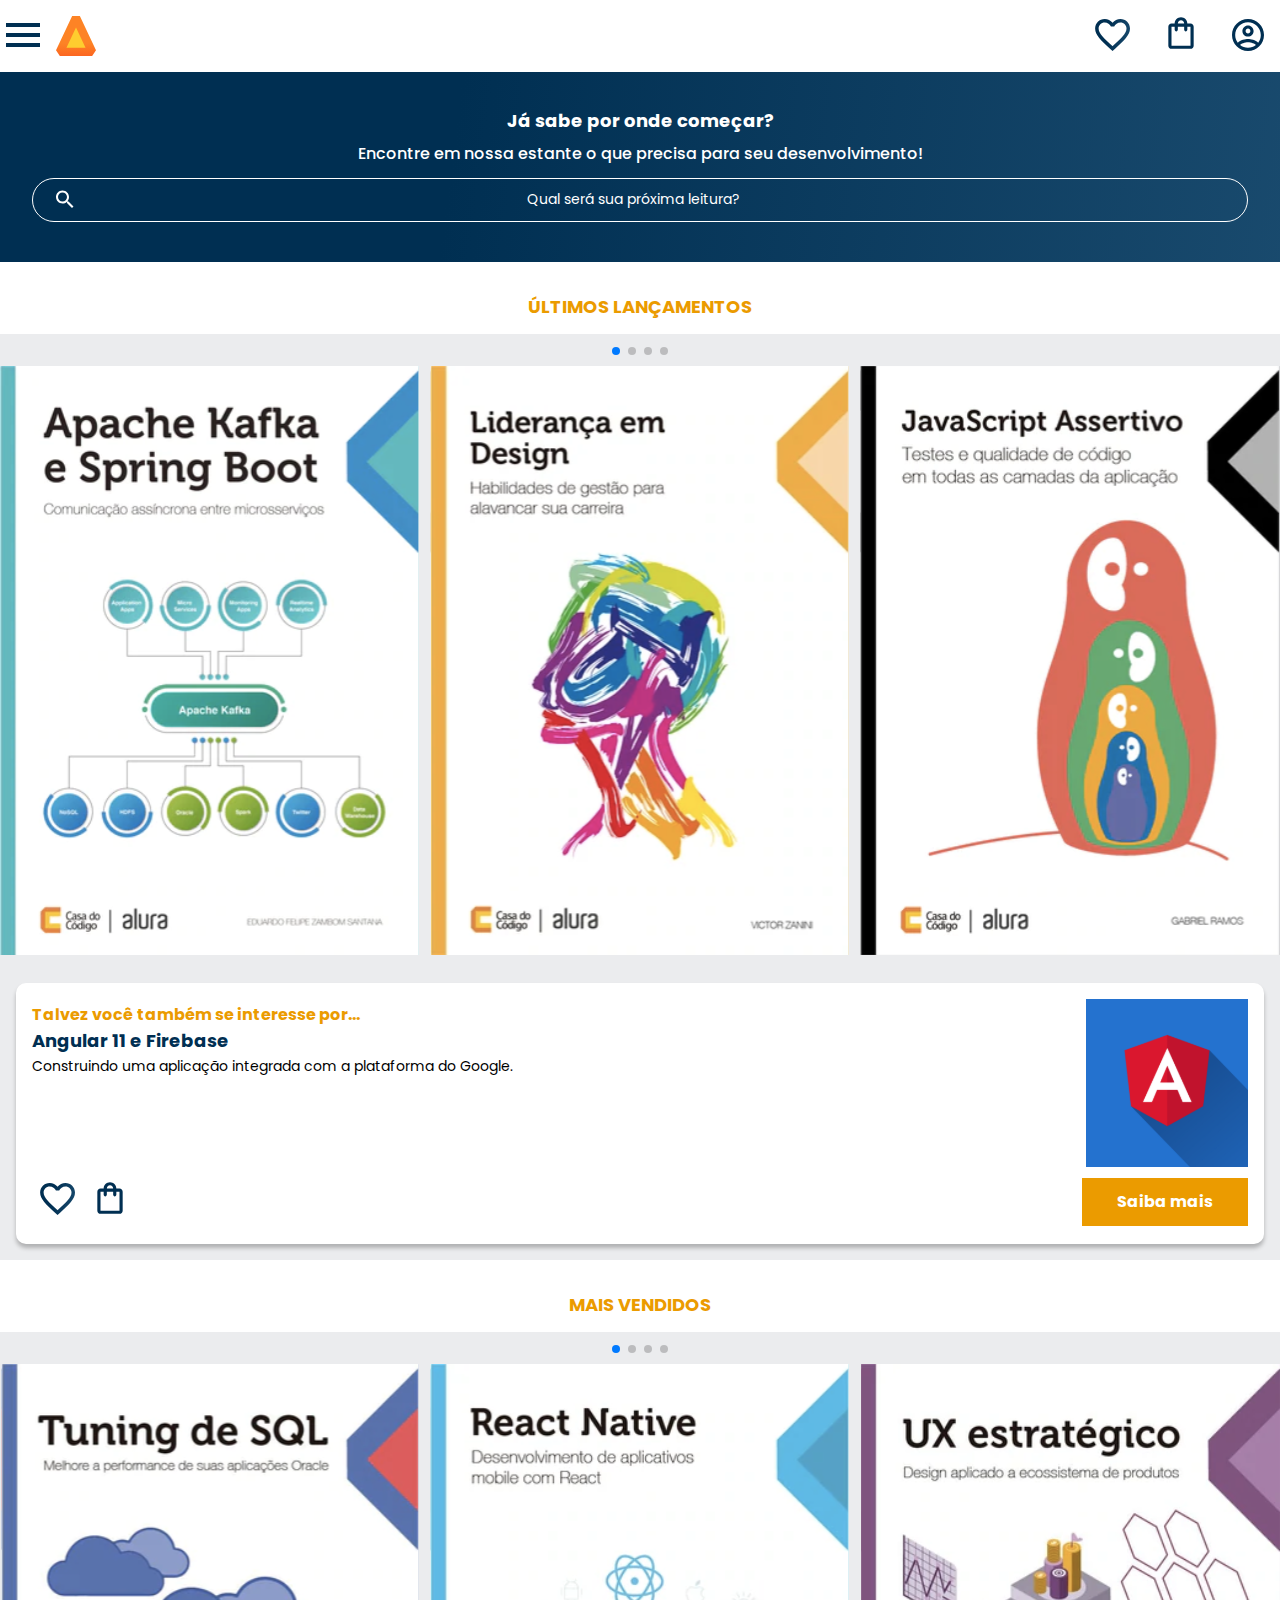
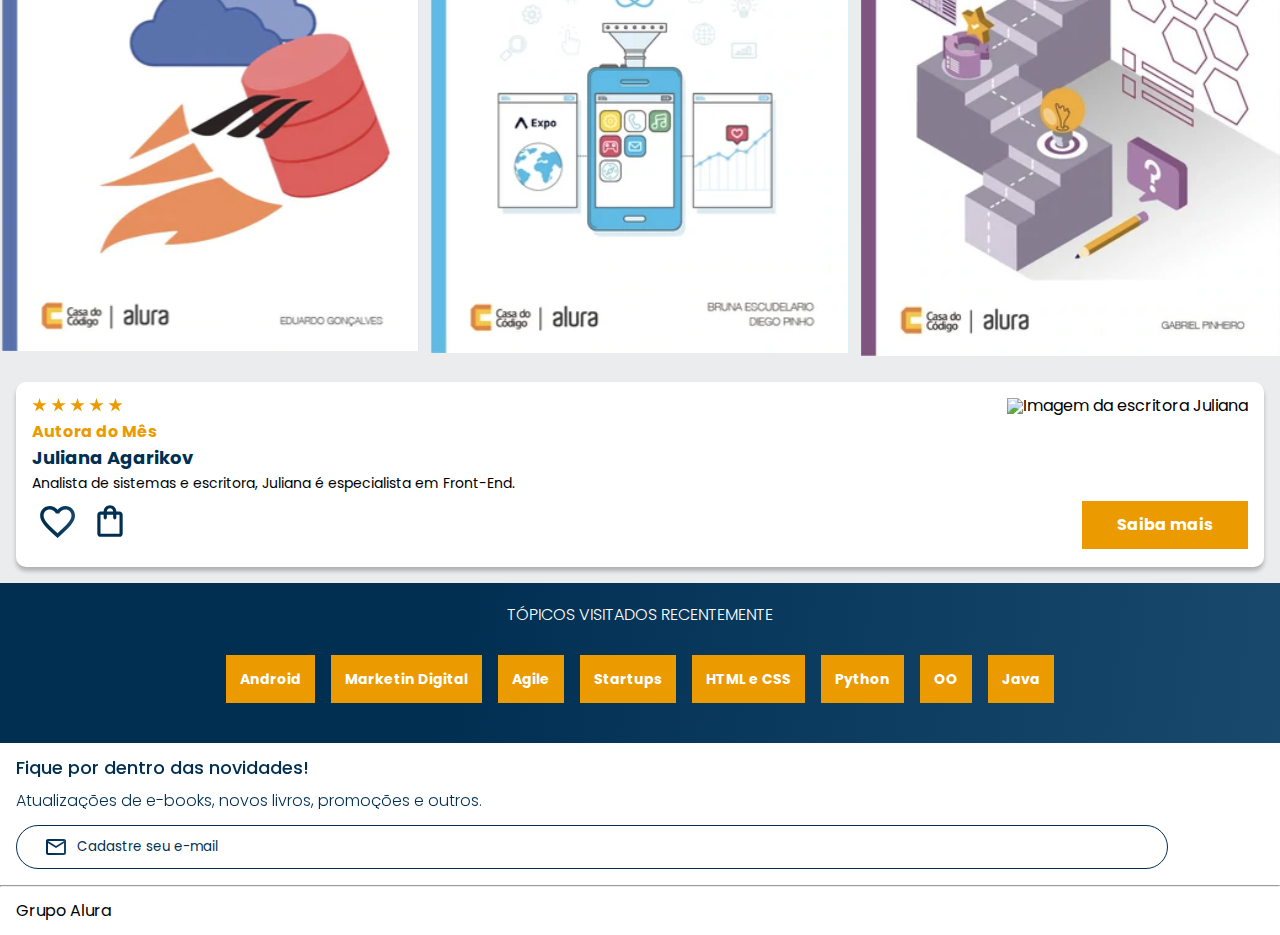
==== index.html @ 4d4d1d95 "Add files via upload" ====
<!DOCTYPE html>
<html>

<head>
    <meta charset="UTF-8">
    <meta name="viewport" content="width=device-width, initial-scale=1.0">
    <title>AluraBooks</title>
    <link rel="stylesheet" href="reset.css">
    <link rel="preconnect" href="https://fonts.googleapis.com">
    <link rel="preconnect" href="https://fonts.gstatic.com" crossorigin>
    <link href="https://fonts.googleapis.com/css2?family=Poppins:wght@300;400;500;700&display=swap" rel="stylesheet">
    <link rel="stylesheet" href="https://cdn.jsdelivr.net/npm/swiper@9/swiper-bundle.min.css" />
    <link rel="stylesheet" href="styles.css">
</head>

<body>
    <header class="cabeçalho">
        <div class="container">
            <input type="checkbox" id="menu" class="container__botao">
            <label for="menu">
                <span class="cabeçalho__menu-hamburguer container__imagem"></span>
            </label>
            <ul class="lista-menu">
                <li class="lista-menu__titulo">Categorias</li>
                <li class="lista-menu__item">
                    <a href="#" class="lista-menu__link">Programação</a>
                </li>
                <li class="lista-menu__item">
                    <a href="#" class="lista-menu__link">Front-end</a>
                </li>
                <li class="lista-menu__item">
                    <a href="#" class="lista-menu__link">Infraestrutura</a>
                </li>
                <li class="lista-menu__item">
                    <a href="#" class="lista-menu__link">Business</a>
                </li>
                <li class="lista-menu__item">
                    <a href="#" class="lista-menu__link">Design & UX</a>
                </li>
            </ul>
            <img src="img/Logo.svg" alt="Logo da Alurabooks" class="container__imagem logo">
        </div>
        <div class="container">
            <a href="#"><img src="img/Favoritos.svg" alt="Meus favoritos" class="container__imagem"></a>
            <a href="#"><img src="img/Compras.svg" alt="Carrinhos de compras" class="container__imagem"></a>
            <a href="#"><img src="img/Usuário.svg" alt="Meu perfil" class="container__imagem"></a>
        </div>
    </header>
    <section class="banner">
        <h2 class="banner__titulo">Já sabe por onde começar?</h2>
        <p class="banner__texto">Encontre em nossa estante o que precisa para seu desenvolvimento!</p>
        <input type="search" class="banner__pesquisa" placeholder="Qual será sua próxima leitura?">
    </section>
    <section class="carrossel">
        <h2 class="carrossel__titulo">Últimos lançamentos</h2>
        <!-- Slider main container -->
        <div class="swiper">
            <!-- Additional required wrapper -->

            <!-- If we need pagination -->
            <div class="swiper-pagination"></div>

            <div class="swiper-wrapper">
                <!-- Slides -->
                <div class="swiper-slide"><img src="img/ApacheKafka.svg"
                        alt="Livro sobre apache Kafka e spring boot da alura books"></div>
                <div class="swiper-slide"><img src="img/Liderança.svg"
                        alt="Livro sobre liderança em design da alura books"></div>
                <div class="swiper-slide"><img src="img/Javascript.svg"
                        alt="Livro sobre Javascript assertivo da alura books"></div>
                <div class="swiper-slide"><img src="img/Guia Front-end.svg" alt="Livro guia Front-end"></div>
                <div class="swiper-slide"><img src="img/Portugol.svg" alt="Livro sobre Portugol"></div>
                <div class="swiper-slide"><img src="img/Acessibilidade.svg" alt="Livro sobre acessibilidade"></div>
            </div>

            <!-- If we need navigation buttons -->
            <div class="swiper-button-prev"></div>
            <div class="swiper-button-next"></div>
        </div>

        <div class="card">
            <!-- 1º linha -->
            <div class="card__descrição">
                <!-- 1ª coluna -->
                <div class="descrição">
                    <h3 class="descrição__titulo">Talvez você também se interesse por...</h3>
                    <h2 class="descrição__titulo-livro">Angular 11 e Firebase</h2>
                    <p class="descrição__texto">Construindo uma aplicação integrada com a plataforma do Google.</p>
                </div>
                <!-- 2ª coluna -->
                <img src="img/Angular.svg" alt="Imagem do Angular" class="descrição__imagem">
            </div>

            <!--2ª linha-->
            <div class="card__botões">
                <!-- 1ª coluna -->
                <ul class="botões">
                    <li class="botões__item"><a href="#"><img src="img/Favoritos.svg" alt="Favoritar livro"></a></li>
                    <li class="botões__item"><a href="#"><img src="img/Compras.svg" alt="Adicionar no carrinho de compras"></a></li>
                </ul>
                <!-- 2ª coluna -->
                <a href="#" class="botões__ancora">Saiba mais</a>
            </div>

        </div>
    </section>

    <section class="carrossel">
        <h2 class="carrossel__titulo">Mais Vendidos</h2>
        <!-- Slider main container -->
        <div class="swiper">
            <!-- Additional required wrapper -->

            <!-- If we need pagination -->
            <div class="swiper-pagination"></div>

            <div class="swiper-wrapper">
                <!-- Slides -->
                <div class="swiper-slide"><img src="img/Tuning.svg"
                        alt="Livro sobre Tuning da alura books"></div>
                <div class="swiper-slide"><img src="img/ReactNative.svg"
                        alt="Livro sobre ReactNative da alura books"></div>
                <div class="swiper-slide"><img src="img/UX.svg"
                        alt="Livro sobre UX da alura books"></div>
                <div class="swiper-slide"><img src="img/MEAN.svg" alt="Livro sobre MEAN da alura books"></div>
                <div class="swiper-slide"><img src="img/MetricasAgeis.svg" alt="Livro sobre Metricas ageis da alura books"></div>
                <div class="swiper-slide"><img src="img/Gestão.svg" alt="Livro sobre Gestão da alura books"></div>
            </div>

            <!-- If we need navigation buttons -->
            <div class="swiper-button-prev"></div>
            <div class="swiper-button-next"></div>
        </div>

        <div class="card">
            <!-- 1º linha -->
            <div class="card__descrição">
                <!-- 1ª coluna -->
                <div class="descrição">
                    <img src="img/Estrelinhas.svg" alt="Imagem de 5 estrelinhas">
                    <h3 class="descrição__titulo">Autora do Mês</h3>
                    <h2 class="descrição__titulo-livro">Juliana Agarikov</h2>
                    <p class="descrição__texto">Analista de sistemas e escritora, Juliana é especialista em Front-End. </p>
                </div>
                <!-- 2ª coluna -->
                <img src="img/Perfil-escritora 1.svg" alt="Imagem da escritora Juliana" class="descrição__imagem">
            </div>

            <!--2ª linha-->
            <div class="card__botões">
                <!-- 1ª coluna -->
                <ul class="botões">
                    <li class="botões__item"><a href="#"><img src="img/Favoritos.svg" alt="Favoritar livro"></a></li>
                    <li class="botões__item"><a href="#"><img src="img/Compras.svg" alt="Adicionar no carrinho de compras"></a></li>
                </ul>
                <!-- 2ª coluna -->
                <a href="#" class="botões__ancora">Saiba mais</a>
            </div>

        </div>
    </section>

    <section class="tópicos">
        <h2 class="tópicos__titulo">TÓPICOS VISITADOS RECENTEMENTE</h2>
        <ul class="tópicos__lista">
            <li class="tópicos__item"><a href="#" class="tópicos__link">Android</a></li>
            <li class="tópicos__item"><a href="#" class="tópicos__link">Marketin Digital</a></li>
            <li class="tópicos__item"><a href="#" class="tópicos__link">Agile</a></li>
            <li class="tópicos__item"><a href="#" class="tópicos__link">Startups</a></li>
            <li class="tópicos__item"><a href="#" class="tópicos__link">HTML e CSS</a></li>
            <li class="tópicos__item"><a href="#" class="tópicos__link">Python</a></li>
            <li class="tópicos__item"><a href="#" class="tópicos__link">OO</a></li>
            <li class="tópicos__item"><a href="#" class="tópicos__link">Java</a></li>
        </ul>
    </section>

    <section class="contato">
        <h2 class="contato__titulo">Fique por dentro das novidades!</h2>
        <p class="contato__texto">Atualizações de e-books, novos livros, promoções e outros.</p>
        <input type="email" class="contato__email" placeholder="Cadastre seu e-mail">
    </section>

    <hr/>

    <footer class="rodapé">
        <h2 class="rodapé__titulo">Grupo Alura</h2>
    </footer>

    <script src="https://cdn.jsdelivr.net/npm/swiper@9/swiper-bundle.min.js"></script>
    <script>
        const swiper = new Swiper('.swiper', {
            spaceBetween: 10,
            slidesPerView: 3,
            pagination: {
                el: '.swiper-pagination',
                type: 'bullets',
            },
        });
    </script>
</body>

</html>
---- styles.css ----
@import url("styles/header.css");
@import url("styles/banner.css");
@import url("styles/carrossel.css");
@import url("styles/topicos.css");
@import url("styles/contato.css");
@import url("styles/rodape.css");

:root {
    --cor-de-fundo: #EBECEE;
    --branco: #FFFFFF;
    --laranja: #EB9B00;
    --azul-degrade: linear-gradient(97.54deg, #002F52 35.49%, #326589 165.37%);
    --fonte-principal: "Poppins";
    --azul: #002F52;
    --preto: #000000;
}

body {
    background-color: var(--cor-de-fundo);
    font-family: var(--fonte-principal);
    font-size: 16px;
    font-weight: 400;
}
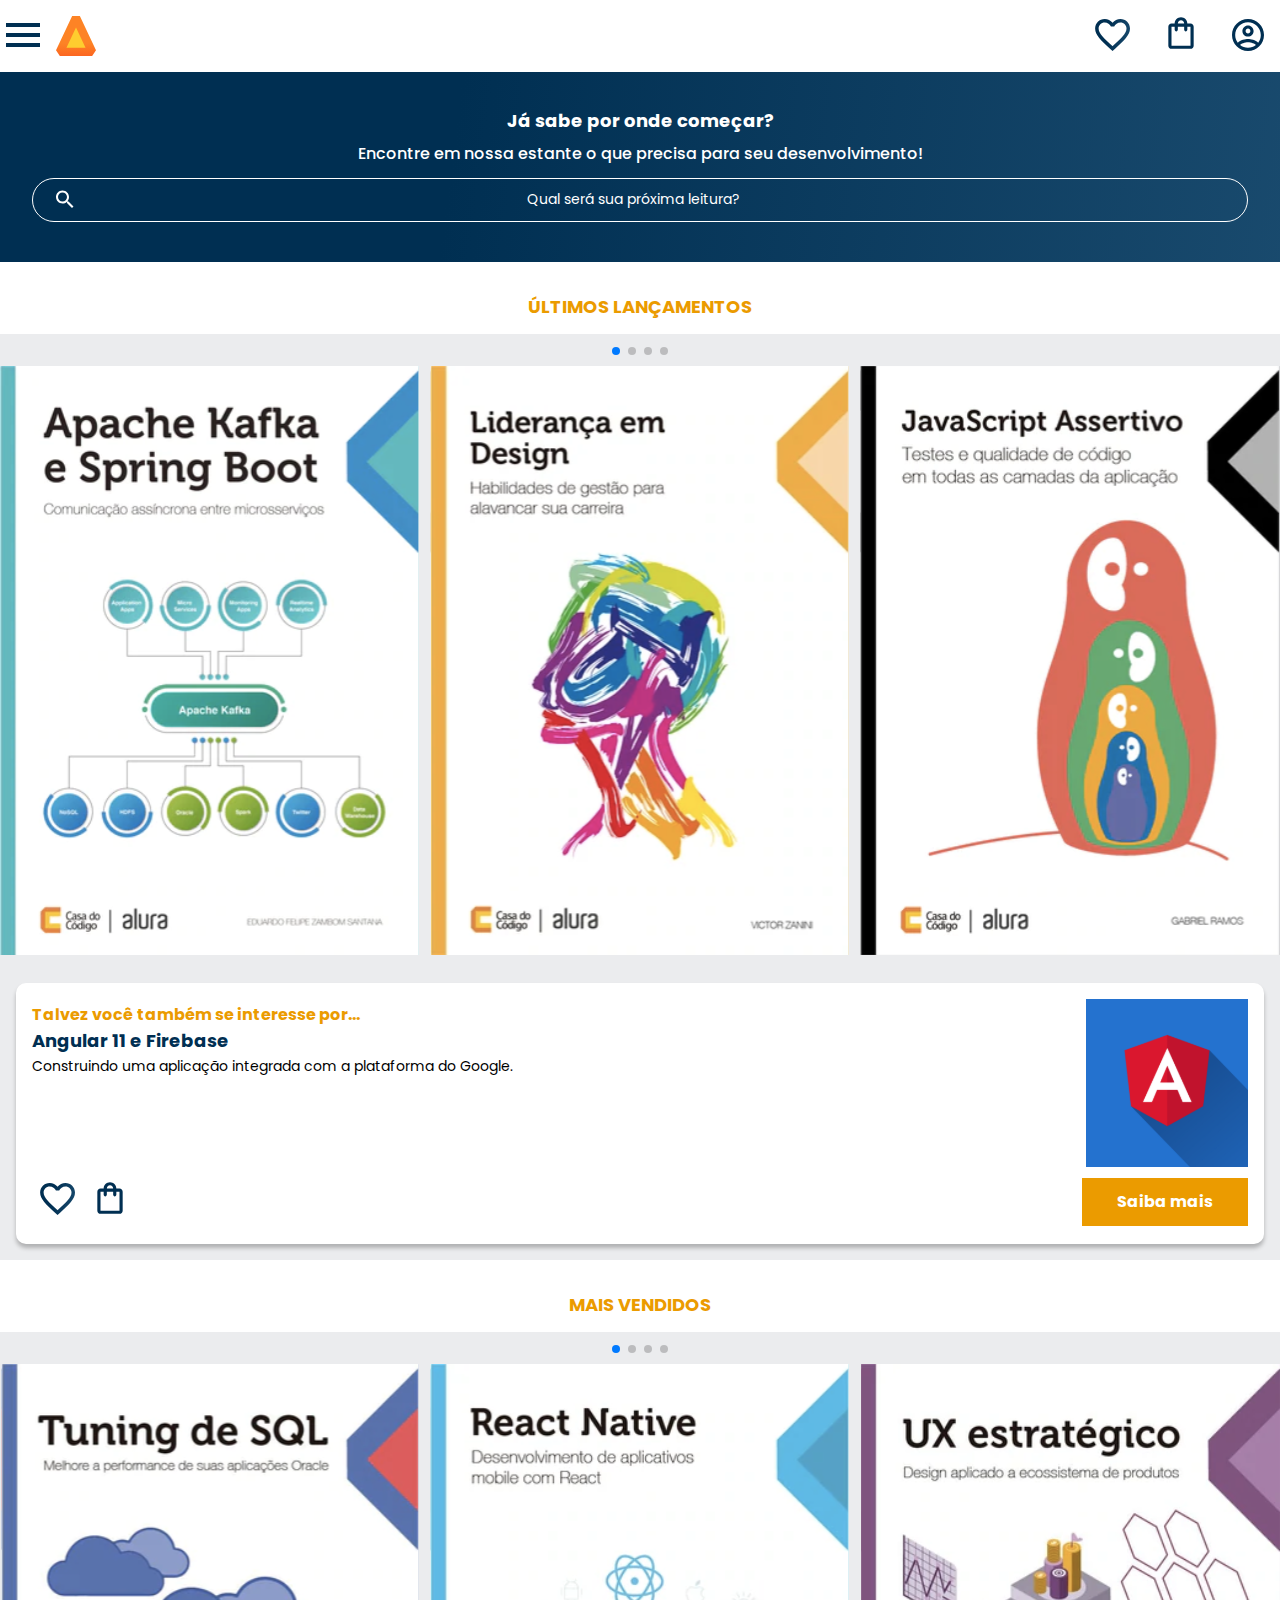
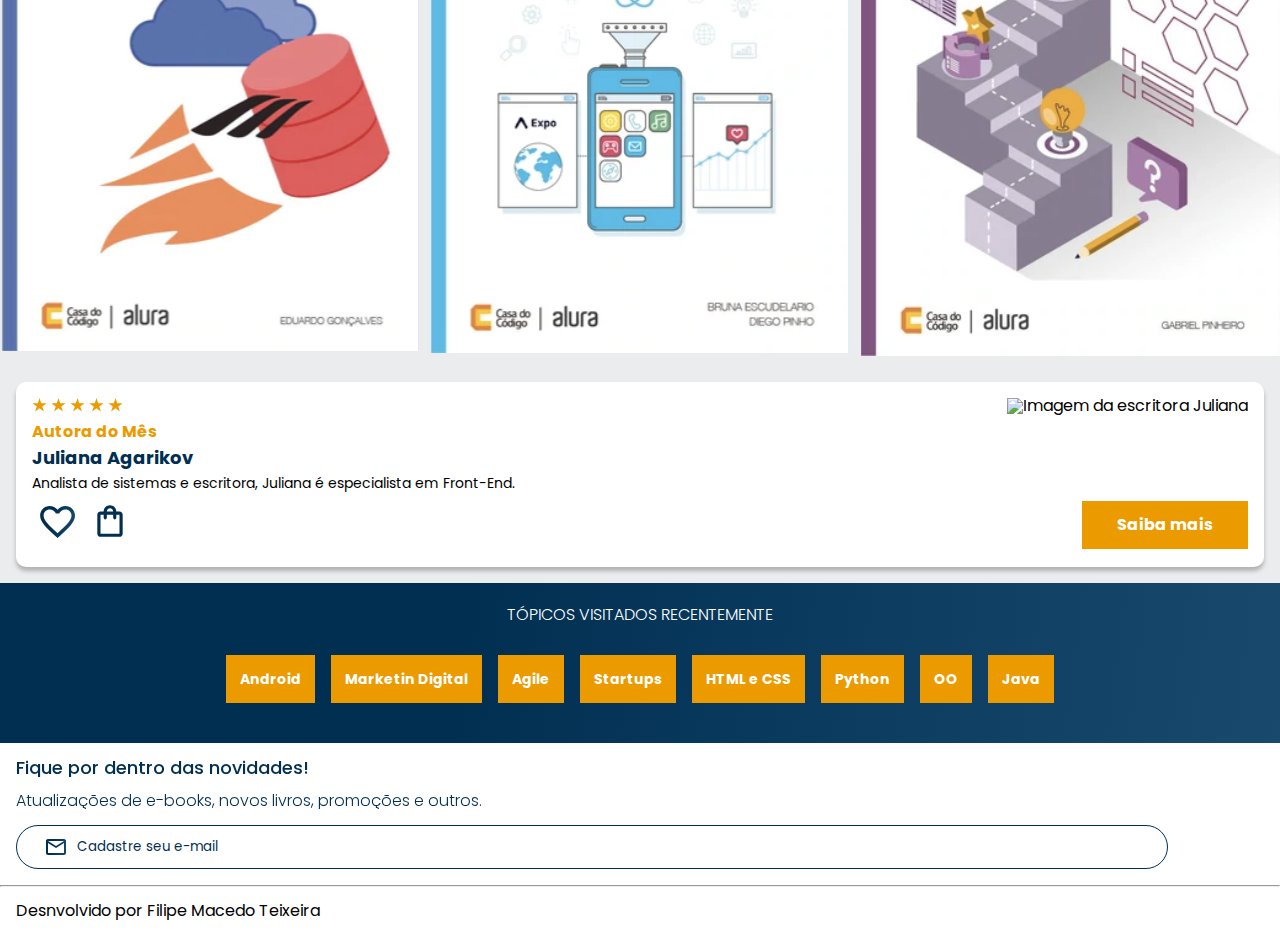
==== commit a700160c: "Update index.html" ====
--- a/index.html
+++ b/index.html
@@ -183,7 +183,7 @@
     <hr/>
 
     <footer class="rodapé">
-        <h2 class="rodapé__titulo">Grupo Alura</h2>
+        <h2 class="rodapé__titulo">Desnvolvido por Filipe Macedo Teixeira</h2>
     </footer>
 
     <script src="https://cdn.jsdelivr.net/npm/swiper@9/swiper-bundle.min.js"></script>
@@ -199,4 +199,4 @@
     </script>
 </body>
 
-</html>+</html>
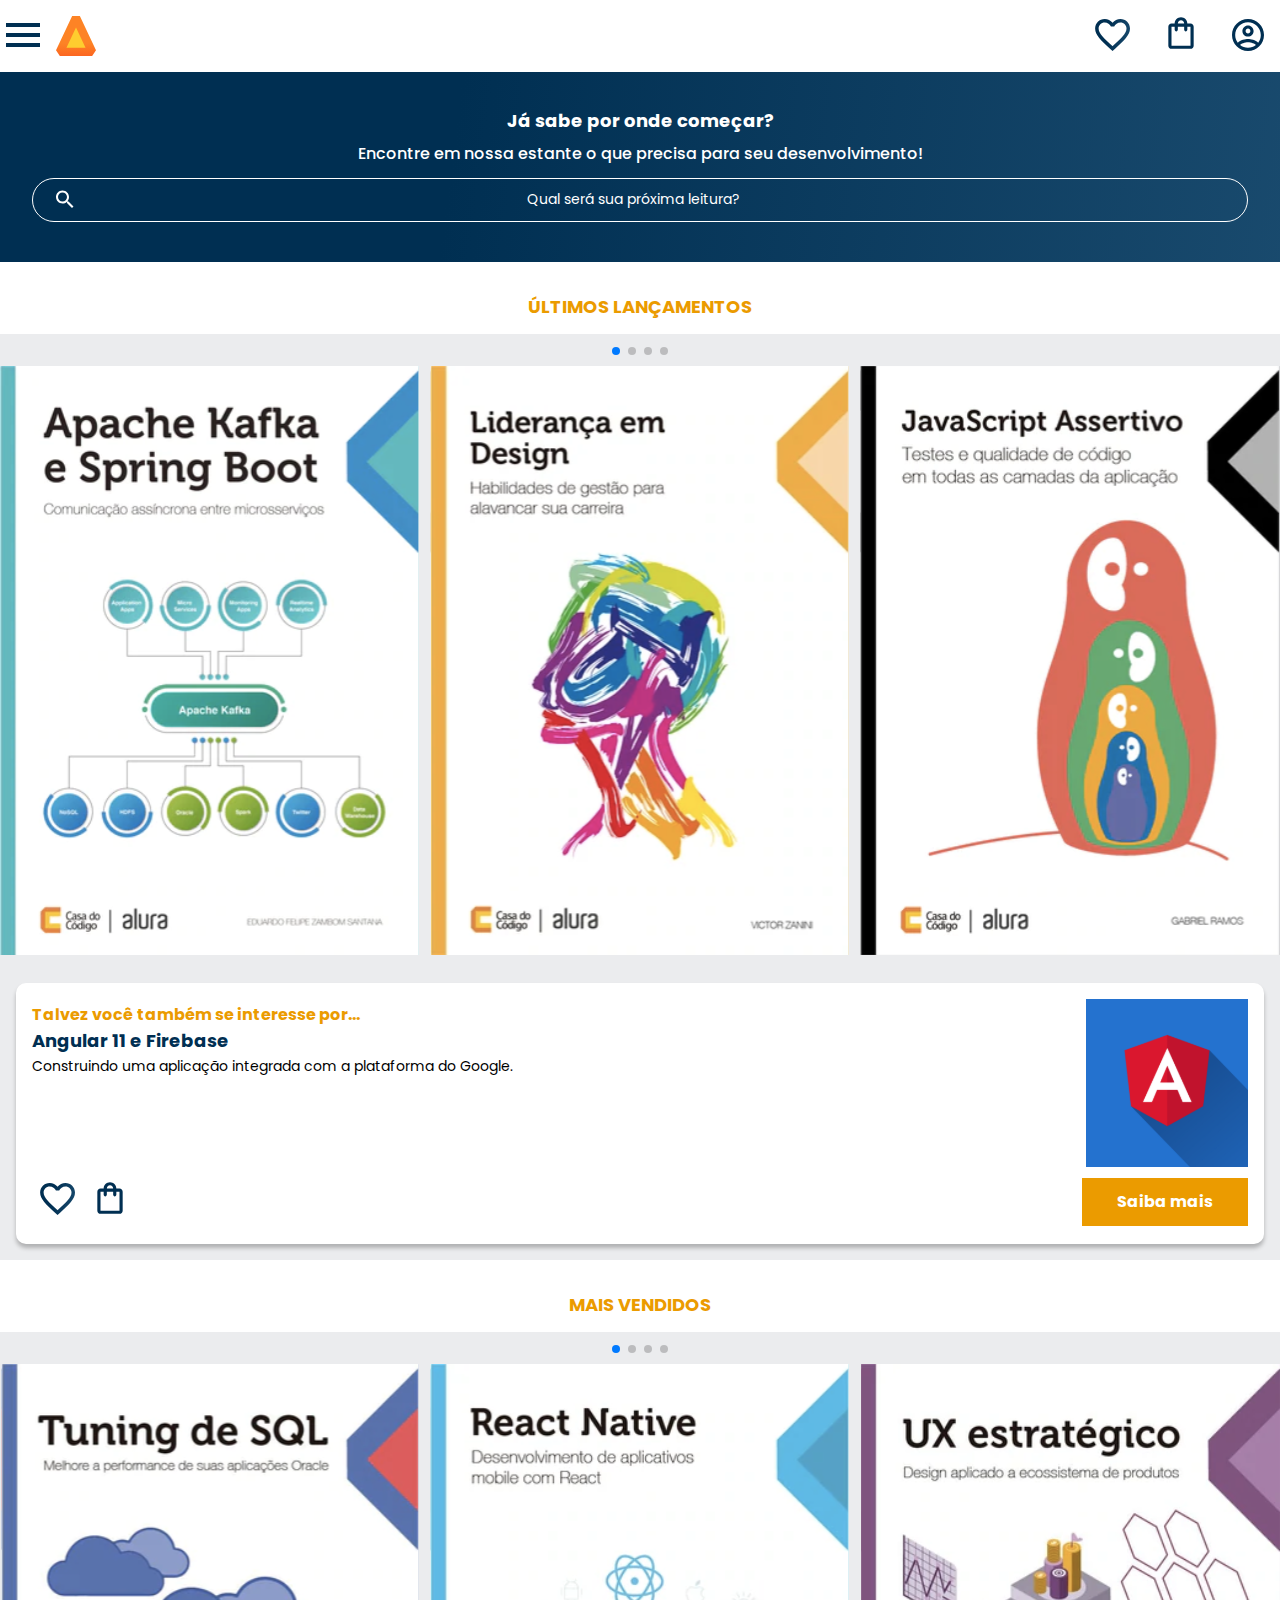
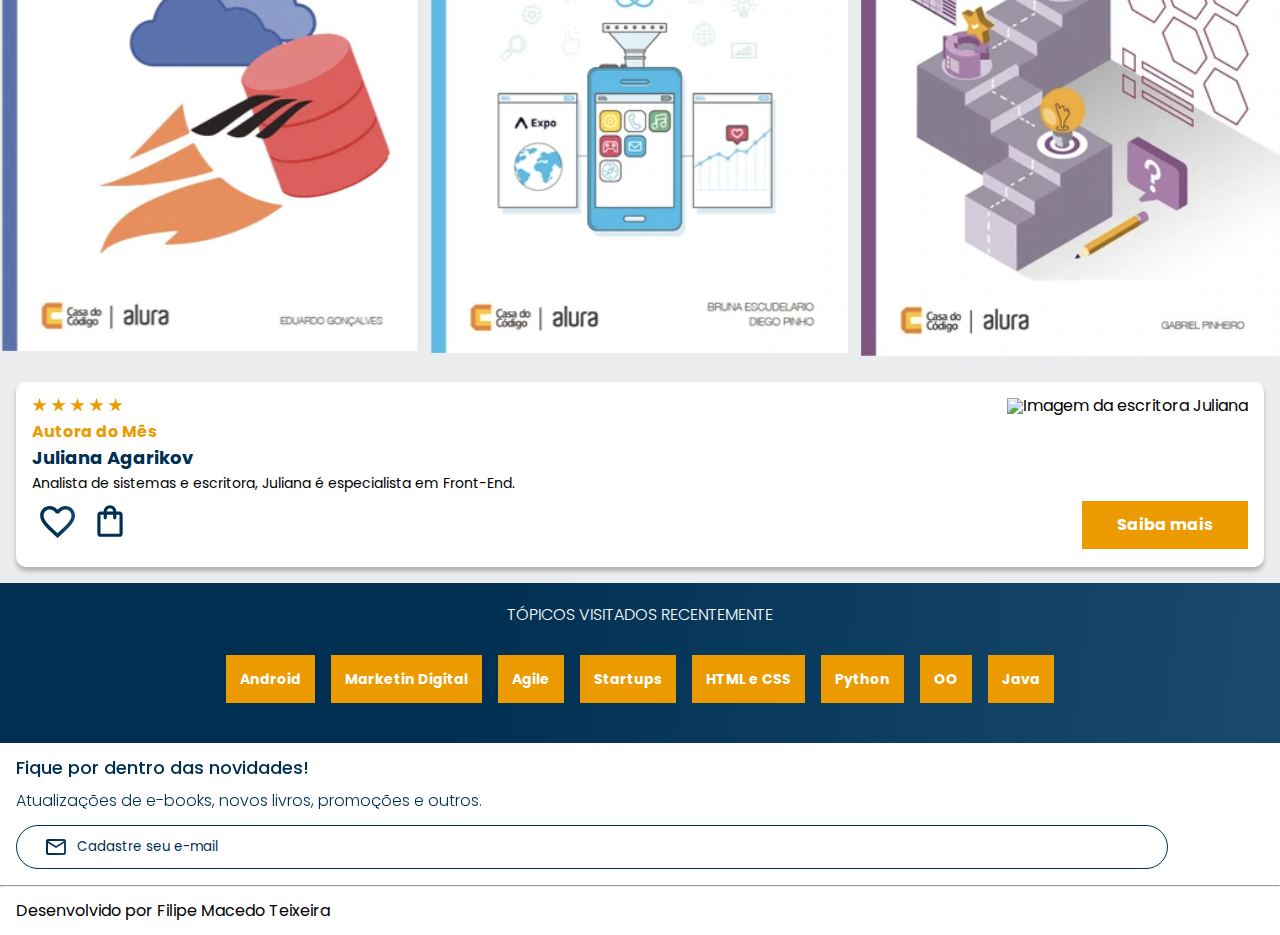
==== commit dd468771: "Update index.html" ====
--- a/index.html
+++ b/index.html
@@ -183,7 +183,7 @@
     <hr/>
 
     <footer class="rodapé">
-        <h2 class="rodapé__titulo">Desnvolvido por Filipe Macedo Teixeira</h2>
+        <h2 class="rodapé__titulo">Desenvolvido por Filipe Macedo Teixeira</h2>
     </footer>
 
     <script src="https://cdn.jsdelivr.net/npm/swiper@9/swiper-bundle.min.js"></script>
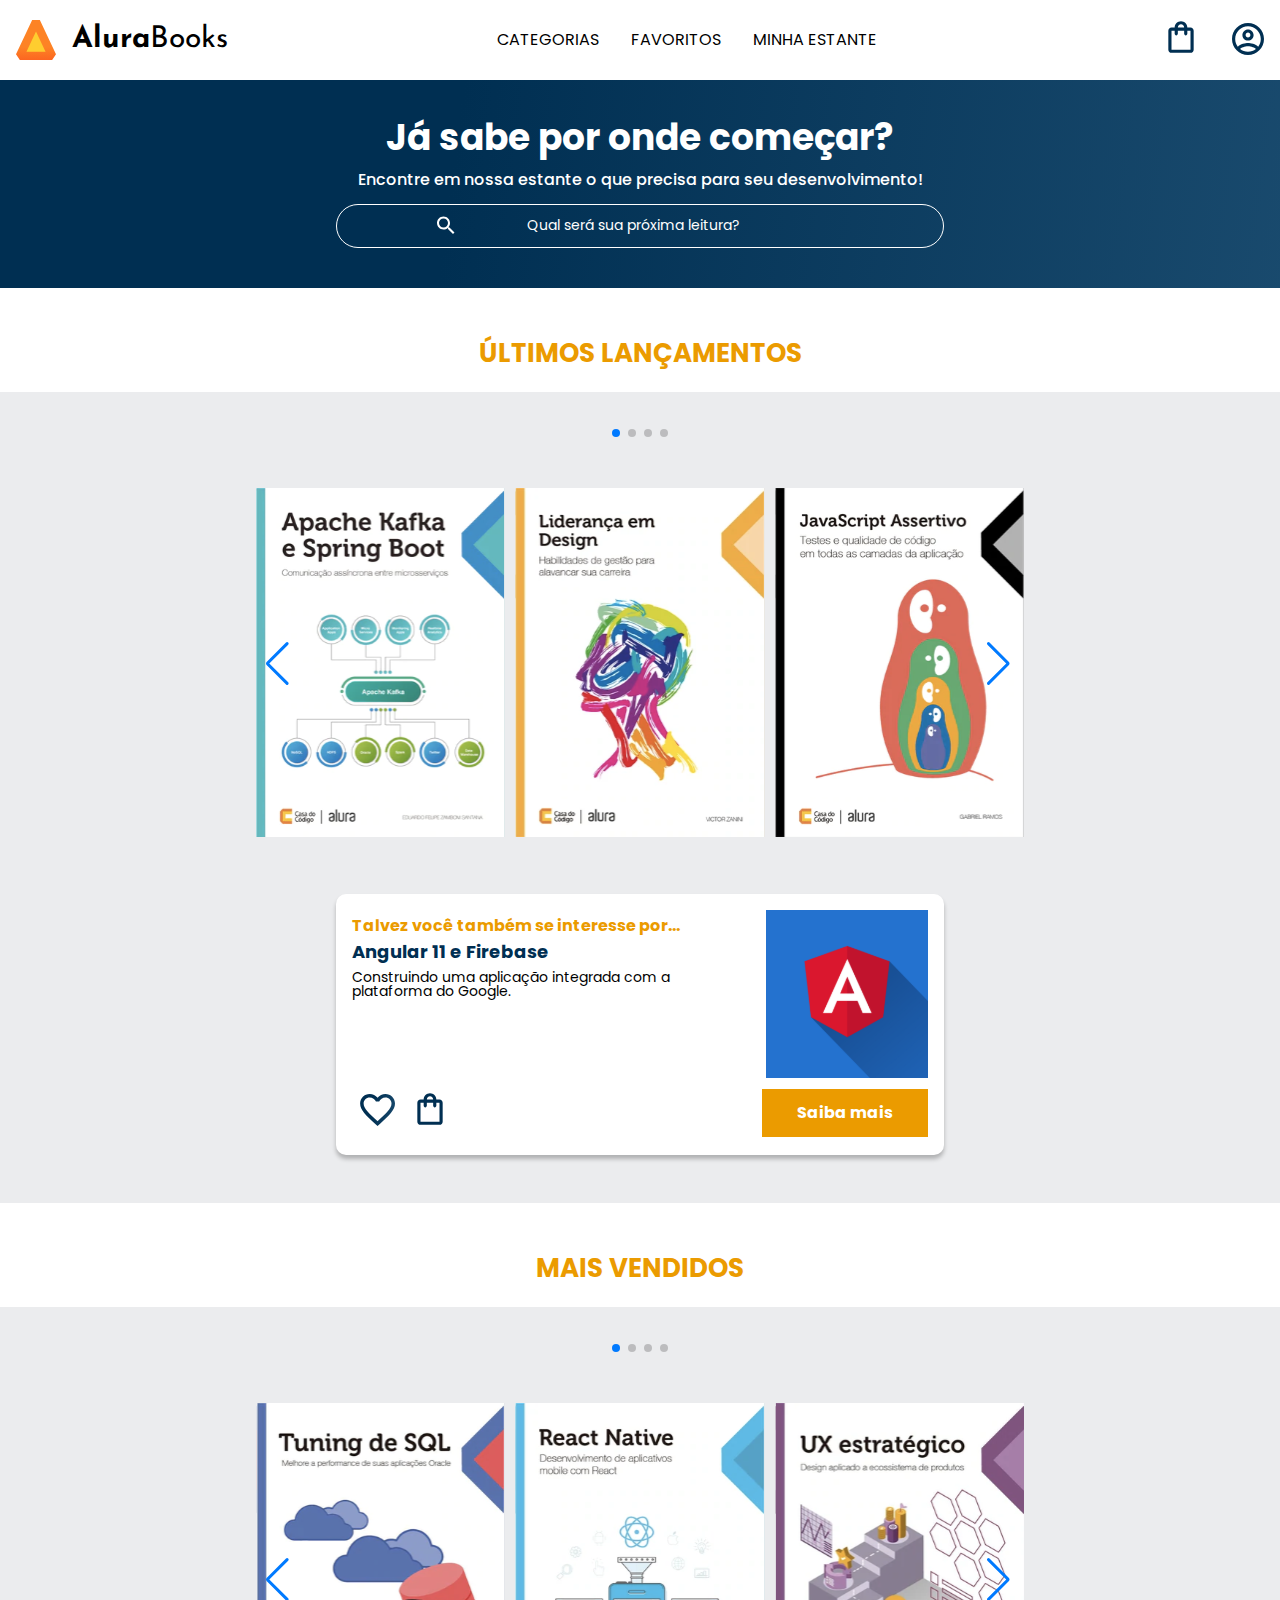
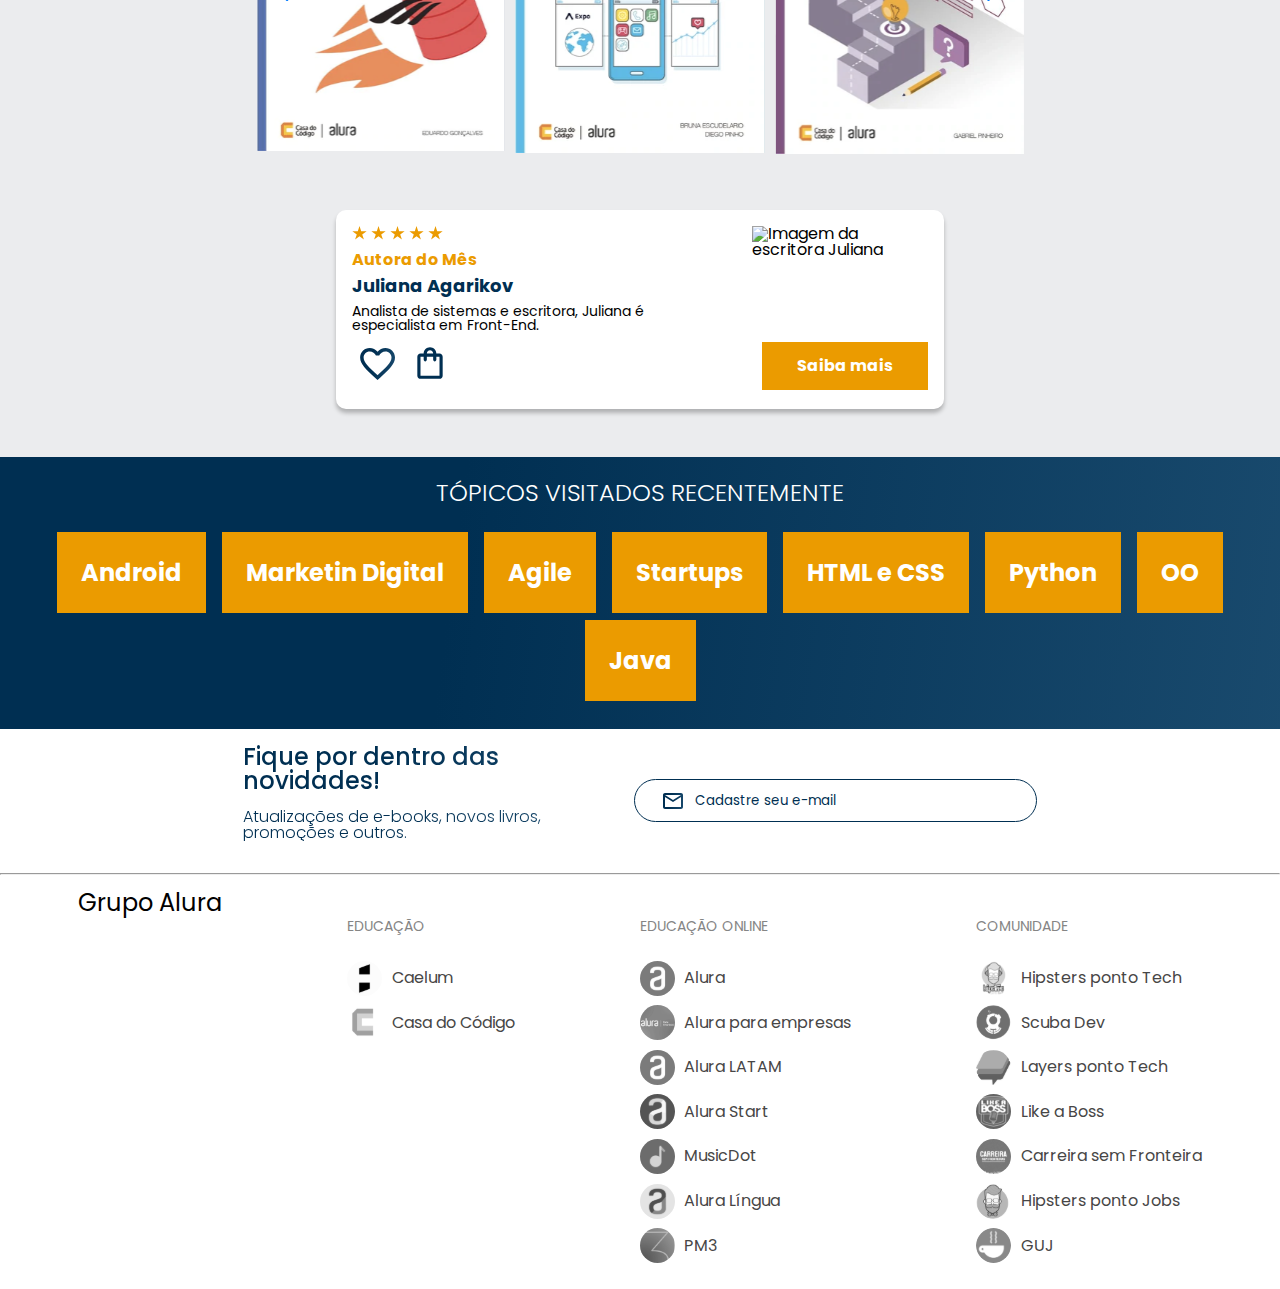
==== commit bf1b6ca8: "Projeto concluído" ====
--- a/index.html
+++ b/index.html
@@ -17,7 +17,7 @@
     <header class="cabeçalho">
         <div class="container">
             <input type="checkbox" id="menu" class="container__botao">
-            <label for="menu">
+            <label for="menu" class="container__rotulo">
                 <span class="cabeçalho__menu-hamburguer container__imagem"></span>
             </label>
             <ul class="lista-menu">
@@ -39,11 +39,48 @@
                 </li>
             </ul>
             <img src="img/Logo.svg" alt="Logo da Alurabooks" class="container__imagem logo">
-        </div>
+            <h1 class="container__titulo"><b class="container__titulo--negrito">Alura</b>Books</h1>
+        </div>
+
+        <ul class="opções">
+            <input type="checkbox" id="opções-menu" class="opções__botão">
+            <label for="opções-menu" class="opções__rotulo">
+                <li class="opções__item">Categorias</a></li>
+            </label>
+
+            <ul class="lista-menu">
+                <li class="lista-menu__item">
+                    <a href="#" class="lista-menu__link">Programação</a>
+                </li>
+                <li class="lista-menu__item">
+                    <a href="#" class="lista-menu__link">Front-end</a>
+                </li>
+                <li class="lista-menu__item">
+                    <a href="#" class="lista-menu__link">Infraestrutura</a>
+                </li>
+                <li class="lista-menu__item">
+                    <a href="#" class="lista-menu__link">Business</a>
+                </li>
+                <li class="lista-menu__item">
+                    <a href="#" class="lista-menu__link">Design & UX</a>
+                </li>
+            </ul>
+
+            <li class="opções__item"><a href="#" class="opções__link">Favoritos</a></li>
+            <li class="opções__item"><a href="#" class="opções__link">Minha estante</a></li>
+        </ul>
+
         <div class="container">
-            <a href="#"><img src="img/Favoritos.svg" alt="Meus favoritos" class="container__imagem"></a>
-            <a href="#"><img src="img/Compras.svg" alt="Carrinhos de compras" class="container__imagem"></a>
-            <a href="#"><img src="img/Usuário.svg" alt="Meu perfil" class="container__imagem"></a>
+            <a href="#"><img src="img/Favoritos.svg" alt="Meus favoritos"
+                    class="container__imagem container__imagem-transparente"></a>
+            <a href="#" class="container__link">
+                <img src="img/Compras.svg" alt="Carrinhos de compras" class="container__imagem">
+                <p class="container__texto">Minha sacola</p>
+            </a>
+            <a href="#" class="container__link">
+                <img src="img/Usuário.svg" alt="Meu perfil" class="container__imagem">
+                <p class="container__texto">Meu perfil</p>
+            </a>
         </div>
     </header>
     <section class="banner">
@@ -54,109 +91,119 @@
     <section class="carrossel">
         <h2 class="carrossel__titulo">Últimos lançamentos</h2>
         <!-- Slider main container -->
-        <div class="swiper">
-            <!-- Additional required wrapper -->
-
-            <!-- If we need pagination -->
-            <div class="swiper-pagination"></div>
-
-            <div class="swiper-wrapper">
-                <!-- Slides -->
-                <div class="swiper-slide"><img src="img/ApacheKafka.svg"
-                        alt="Livro sobre apache Kafka e spring boot da alura books"></div>
-                <div class="swiper-slide"><img src="img/Liderança.svg"
-                        alt="Livro sobre liderança em design da alura books"></div>
-                <div class="swiper-slide"><img src="img/Javascript.svg"
-                        alt="Livro sobre Javascript assertivo da alura books"></div>
-                <div class="swiper-slide"><img src="img/Guia Front-end.svg" alt="Livro guia Front-end"></div>
-                <div class="swiper-slide"><img src="img/Portugol.svg" alt="Livro sobre Portugol"></div>
-                <div class="swiper-slide"><img src="img/Acessibilidade.svg" alt="Livro sobre acessibilidade"></div>
+        <div class="carrossel__container">
+            <div class="swiper">
+                <!-- Additional required wrapper -->
+
+                <!-- If we need pagination -->
+                <div class="swiper-pagination"></div>
+
+                <div class="swiper-wrapper">
+                    <!-- Slides -->
+                    <div class="swiper-slide"><img src="img/ApacheKafka.svg"
+                            alt="Livro sobre apache Kafka e spring boot da alura books"></div>
+                    <div class="swiper-slide"><img src="img/Liderança.svg"
+                            alt="Livro sobre liderança em design da alura books"></div>
+                    <div class="swiper-slide"><img src="img/Javascript.svg"
+                            alt="Livro sobre Javascript assertivo da alura books"></div>
+                    <div class="swiper-slide"><img src="img/Guia Front-end.svg" alt="Livro guia Front-end"></div>
+                    <div class="swiper-slide"><img src="img/Portugol.svg" alt="Livro sobre Portugol"></div>
+                    <div class="swiper-slide"><img src="img/Acessibilidade.svg" alt="Livro sobre acessibilidade"></div>
+                </div>
+
+                <!-- If we need navigation buttons -->
+                <div class="swiper-button-prev"></div>
+                <div class="swiper-button-next"></div>
             </div>
 
-            <!-- If we need navigation buttons -->
-            <div class="swiper-button-prev"></div>
-            <div class="swiper-button-next"></div>
-        </div>
-
-        <div class="card">
-            <!-- 1º linha -->
-            <div class="card__descrição">
-                <!-- 1ª coluna -->
-                <div class="descrição">
-                    <h3 class="descrição__titulo">Talvez você também se interesse por...</h3>
-                    <h2 class="descrição__titulo-livro">Angular 11 e Firebase</h2>
-                    <p class="descrição__texto">Construindo uma aplicação integrada com a plataforma do Google.</p>
-                </div>
-                <!-- 2ª coluna -->
-                <img src="img/Angular.svg" alt="Imagem do Angular" class="descrição__imagem">
+            <div class="card">
+                <!-- 1º linha -->
+                <div class="card__descrição">
+                    <!-- 1ª coluna -->
+                    <div class="descrição">
+                        <h3 class="descrição__titulo">Talvez você também se interesse por...</h3>
+                        <h2 class="descrição__titulo-livro">Angular 11 e Firebase</h2>
+                        <p class="descrição__texto">Construindo uma aplicação integrada com a plataforma do Google.</p>
+                    </div>
+                    <!-- 2ª coluna -->
+                    <img src="img/Angular.svg" alt="Imagem do Angular" class="descrição__imagem">
+                </div>
+
+                <!--2ª linha-->
+                <div class="card__botões">
+                    <!-- 1ª coluna -->
+                    <ul class="botões">
+                        <li class="botões__item"><a href="#"><img src="img/Favoritos.svg" alt="Favoritar livro"></a>
+                        </li>
+                        <li class="botões__item"><a href="#"><img src="img/Compras.svg"
+                                    alt="Adicionar no carrinho de compras"></a></li>
+                    </ul>
+                    <!-- 2ª coluna -->
+                    <a href="#" class="botões__ancora">Saiba mais</a>
+                </div>
+
             </div>
-
-            <!--2ª linha-->
-            <div class="card__botões">
-                <!-- 1ª coluna -->
-                <ul class="botões">
-                    <li class="botões__item"><a href="#"><img src="img/Favoritos.svg" alt="Favoritar livro"></a></li>
-                    <li class="botões__item"><a href="#"><img src="img/Compras.svg" alt="Adicionar no carrinho de compras"></a></li>
-                </ul>
-                <!-- 2ª coluna -->
-                <a href="#" class="botões__ancora">Saiba mais</a>
-            </div>
-
         </div>
     </section>
 
     <section class="carrossel">
         <h2 class="carrossel__titulo">Mais Vendidos</h2>
         <!-- Slider main container -->
-        <div class="swiper">
-            <!-- Additional required wrapper -->
-
-            <!-- If we need pagination -->
-            <div class="swiper-pagination"></div>
-
-            <div class="swiper-wrapper">
-                <!-- Slides -->
-                <div class="swiper-slide"><img src="img/Tuning.svg"
-                        alt="Livro sobre Tuning da alura books"></div>
-                <div class="swiper-slide"><img src="img/ReactNative.svg"
-                        alt="Livro sobre ReactNative da alura books"></div>
-                <div class="swiper-slide"><img src="img/UX.svg"
-                        alt="Livro sobre UX da alura books"></div>
-                <div class="swiper-slide"><img src="img/MEAN.svg" alt="Livro sobre MEAN da alura books"></div>
-                <div class="swiper-slide"><img src="img/MetricasAgeis.svg" alt="Livro sobre Metricas ageis da alura books"></div>
-                <div class="swiper-slide"><img src="img/Gestão.svg" alt="Livro sobre Gestão da alura books"></div>
+
+        <div class="carrossel__container">
+            <div class="swiper">
+                <!-- Additional required wrapper -->
+
+                <!-- If we need pagination -->
+                <div class="swiper-pagination"></div>
+
+                <div class="swiper-wrapper">
+                    <!-- Slides -->
+                    <div class="swiper-slide"><img src="img/Tuning.svg" alt="Livro sobre Tuning da alura books"></div>
+                    <div class="swiper-slide"><img src="img/ReactNative.svg"
+                            alt="Livro sobre ReactNative da alura books">
+                    </div>
+                    <div class="swiper-slide"><img src="img/UX.svg" alt="Livro sobre UX da alura books"></div>
+                    <div class="swiper-slide"><img src="img/MEAN.svg" alt="Livro sobre MEAN da alura books"></div>
+                    <div class="swiper-slide"><img src="img/MetricasAgeis.svg"
+                            alt="Livro sobre Metricas ageis da alura books"></div>
+                    <div class="swiper-slide"><img src="img/Gestão.svg" alt="Livro sobre Gestão da alura books"></div>
+                </div>
+
+                <!-- If we need navigation buttons -->
+                <div class="swiper-button-prev"></div>
+                <div class="swiper-button-next"></div>
             </div>
 
-            <!-- If we need navigation buttons -->
-            <div class="swiper-button-prev"></div>
-            <div class="swiper-button-next"></div>
-        </div>
-
-        <div class="card">
-            <!-- 1º linha -->
-            <div class="card__descrição">
-                <!-- 1ª coluna -->
-                <div class="descrição">
-                    <img src="img/Estrelinhas.svg" alt="Imagem de 5 estrelinhas">
-                    <h3 class="descrição__titulo">Autora do Mês</h3>
-                    <h2 class="descrição__titulo-livro">Juliana Agarikov</h2>
-                    <p class="descrição__texto">Analista de sistemas e escritora, Juliana é especialista em Front-End. </p>
-                </div>
-                <!-- 2ª coluna -->
-                <img src="img/Perfil-escritora 1.svg" alt="Imagem da escritora Juliana" class="descrição__imagem">
+            <div class="card">
+                <!-- 1º linha -->
+                <div class="card__descrição">
+                    <!-- 1ª coluna -->
+                    <div class="descrição">
+                        <img src="img/Estrelinhas.svg" alt="Imagem de 5 estrelinhas">
+                        <h3 class="descrição__titulo">Autora do Mês</h3>
+                        <h2 class="descrição__titulo-livro">Juliana Agarikov</h2>
+                        <p class="descrição__texto">Analista de sistemas e escritora, Juliana é especialista em
+                            Front-End.
+                        </p>
+                    </div>
+                    <!-- 2ª coluna -->
+                    <img src="img/Perfil-escritora 1.svg" alt="Imagem da escritora Juliana" class="descrição__imagem">
+                </div>
+
+                <!--2ª linha-->
+                <div class="card__botões">
+                    <!-- 1ª coluna -->
+                    <ul class="botões">
+                        <li class="botões__item"><a href="#"><img src="img/Favoritos.svg" alt="Favoritar livro"></a>
+                        </li>
+                        <li class="botões__item"><a href="#"><img src="img/Compras.svg"
+                                    alt="Adicionar no carrinho de compras"></a></li>
+                    </ul>
+                    <!-- 2ª coluna -->
+                    <a href="#" class="botões__ancora">Saiba mais</a>
+                </div>
             </div>
-
-            <!--2ª linha-->
-            <div class="card__botões">
-                <!-- 1ª coluna -->
-                <ul class="botões">
-                    <li class="botões__item"><a href="#"><img src="img/Favoritos.svg" alt="Favoritar livro"></a></li>
-                    <li class="botões__item"><a href="#"><img src="img/Compras.svg" alt="Adicionar no carrinho de compras"></a></li>
-                </ul>
-                <!-- 2ª coluna -->
-                <a href="#" class="botões__ancora">Saiba mais</a>
-            </div>
-
         </div>
     </section>
 
@@ -175,15 +222,92 @@
     </section>
 
     <section class="contato">
-        <h2 class="contato__titulo">Fique por dentro das novidades!</h2>
-        <p class="contato__texto">Atualizações de e-books, novos livros, promoções e outros.</p>
+        <div class="contato__descrição">
+            <h2 class="contato__titulo">Fique por dentro das novidades!</h2>
+            <p class="contato__texto">Atualizações de e-books, novos livros, promoções e outros.</p>
+        </div>
         <input type="email" class="contato__email" placeholder="Cadastre seu e-mail">
     </section>
 
-    <hr/>
+    <hr />
 
     <footer class="rodapé">
-        <h2 class="rodapé__titulo">Desenvolvido por Filipe Macedo Teixeira</h2>
+        <h2 class="rodapé__titulo">Grupo Alura</h2>
+        <ul class="lista-rodapé">
+            <li class="lista-rodapé__titulo">Educação</li>
+            <li class="lista-rodapé__item">
+                <img src="img/Caelum.svg" alt="Logo da caelum">
+                <a href="#" class="lista-rodapé__link">Caelum</a>
+            </li>
+            <li class="lista-rodapé__item">
+                <img src="img/CasaDoCodigo.svg" alt="Logo da casa do código">
+                <a href="#" class="lista-rodapé__link">Casa do Código</a>
+            </li>
+        </ul>
+
+        <ul class="lista-rodapé">
+            <li class="lista-rodapé__titulo">Educação Online</li>
+            <li class="lista-rodapé__item">
+                <img src="img/Alura.svg" alt="Logo da Alura">
+                <a href="#" class="lista-rodapé__link">Alura</a>
+            </li>
+            <li class="lista-rodapé__item">
+                <img src="img/AluraEmpresas.svg" alt="Logo da Alura para empresas">
+                <a href="#" class="lista-rodapé__link">Alura para empresas</a>
+            </li>
+            <li class="lista-rodapé__item">
+                <img src="img/AluraLATAM.svg" alt="Logo da Alura Latam">
+                <a href="#" class="lista-rodapé__link">Alura LATAM</a>
+            </li>
+            <li class="lista-rodapé__item">
+                <img src="img/AluraStart.svg" alt="Logo da Alura Start">
+                <a href="#" class="lista-rodapé__link">Alura Start</a>
+            </li>
+            <li class="lista-rodapé__item">
+                <img src="img/MusicDot.svg" alt="Logo da MusicDot">
+                <a href="#" class="lista-rodapé__link">MusicDot</a>
+            </li>
+            <li class="lista-rodapé__item">
+                <img src="img/AluraLingua.svg" alt="Logo da Alura língua">
+                <a href="#" class="lista-rodapé__link">Alura Língua</a>
+            </li>
+            <li class="lista-rodapé__item">
+                <img src="img/PM3.svg" alt="Logo do PM3">
+                <a href="#" class="lista-rodapé__link">PM3</a>
+            </li>
+        </ul>
+
+        <ul class="lista-rodapé">
+            <li class="lista-rodapé__titulo">Comunidade</li>
+            <li class="lista-rodapé__item">
+                <img src="img/HipstersTech.svg" alt="Logo do HipstersTech">
+                <a href="#" class="lista-rodapé__link">Hipsters ponto Tech</a>
+            </li>
+            <li class="lista-rodapé__item">
+                <img src="img/ScubaDev.svg" alt="Logo da Scuba Dev">
+                <a href="#" class="lista-rodapé__link">Scuba Dev</a>
+            </li>
+            <li class="lista-rodapé__item">
+                <img src="img/LayersTech.svg" alt="Logo da Layers ponto Tech">
+                <a href="#" class="lista-rodapé__link">Layers ponto Tech</a>
+            </li>
+            <li class="lista-rodapé__item">
+                <img src="img/LikeABoss.svg" alt="Logo da Like a Boss">
+                <a href="#" class="lista-rodapé__link">Like a Boss</a>
+            </li>
+            <li class="lista-rodapé__item">
+                <img src="img/CarreiraSemFronteira.svg" alt="Logo da Carreira sem Fronteira">
+                <a href="#" class="lista-rodapé__link">Carreira sem Fronteira</a>
+            </li>
+            <li class="lista-rodapé__item">
+                <img src="img/HipstersJobs.svg" alt="Logo do Hipsters ponto Jobs">
+                <a href="#" class="lista-rodapé__link">Hipsters ponto Jobs</a>
+            </li>
+            <li class="lista-rodapé__item">
+                <img src="img/GUJ.svg" alt="Logo do GUJ">
+                <a href="#" class="lista-rodapé__link">GUJ</a>
+            </li>
+        </ul>
     </footer>
 
     <script src="https://cdn.jsdelivr.net/npm/swiper@9/swiper-bundle.min.js"></script>
@@ -199,4 +323,4 @@
     </script>
 </body>
 
-</html>
+</html>--- a/styles.css
+++ b/styles.css
@@ -4,6 +4,7 @@
 @import url("styles/topicos.css");
 @import url("styles/contato.css");
 @import url("styles/rodape.css");
+@import url('https://fonts.googleapis.com/css2?family=Josefin+Sans:wght@400;700&display=swap');
 
 :root {
     --cor-de-fundo: #EBECEE;
@@ -13,6 +14,9 @@
     --fonte-principal: "Poppins";
     --azul: #002F52;
     --preto: #000000;
+    --fonte-secundario: "Josefin Sans";
+    --cinza: #474646;
+    --cinza-claro: #858585;
 }
 
 body {
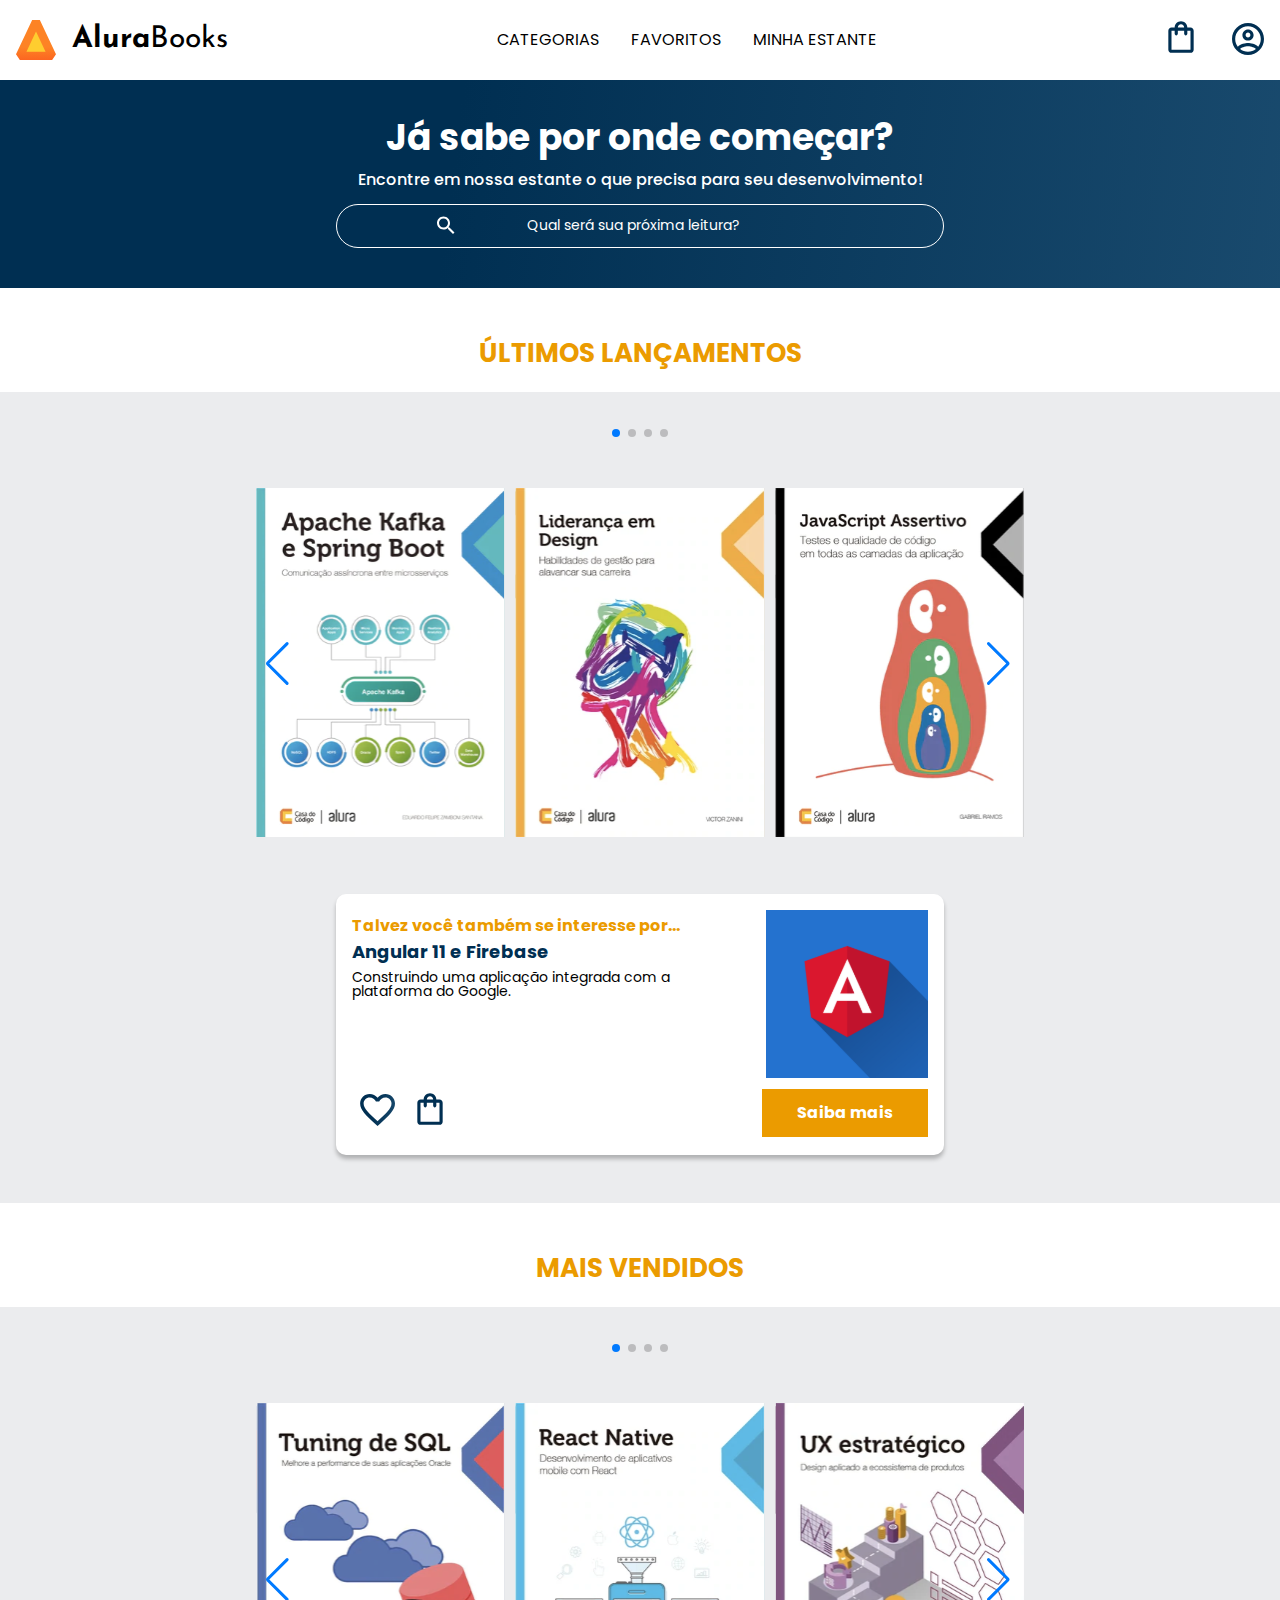
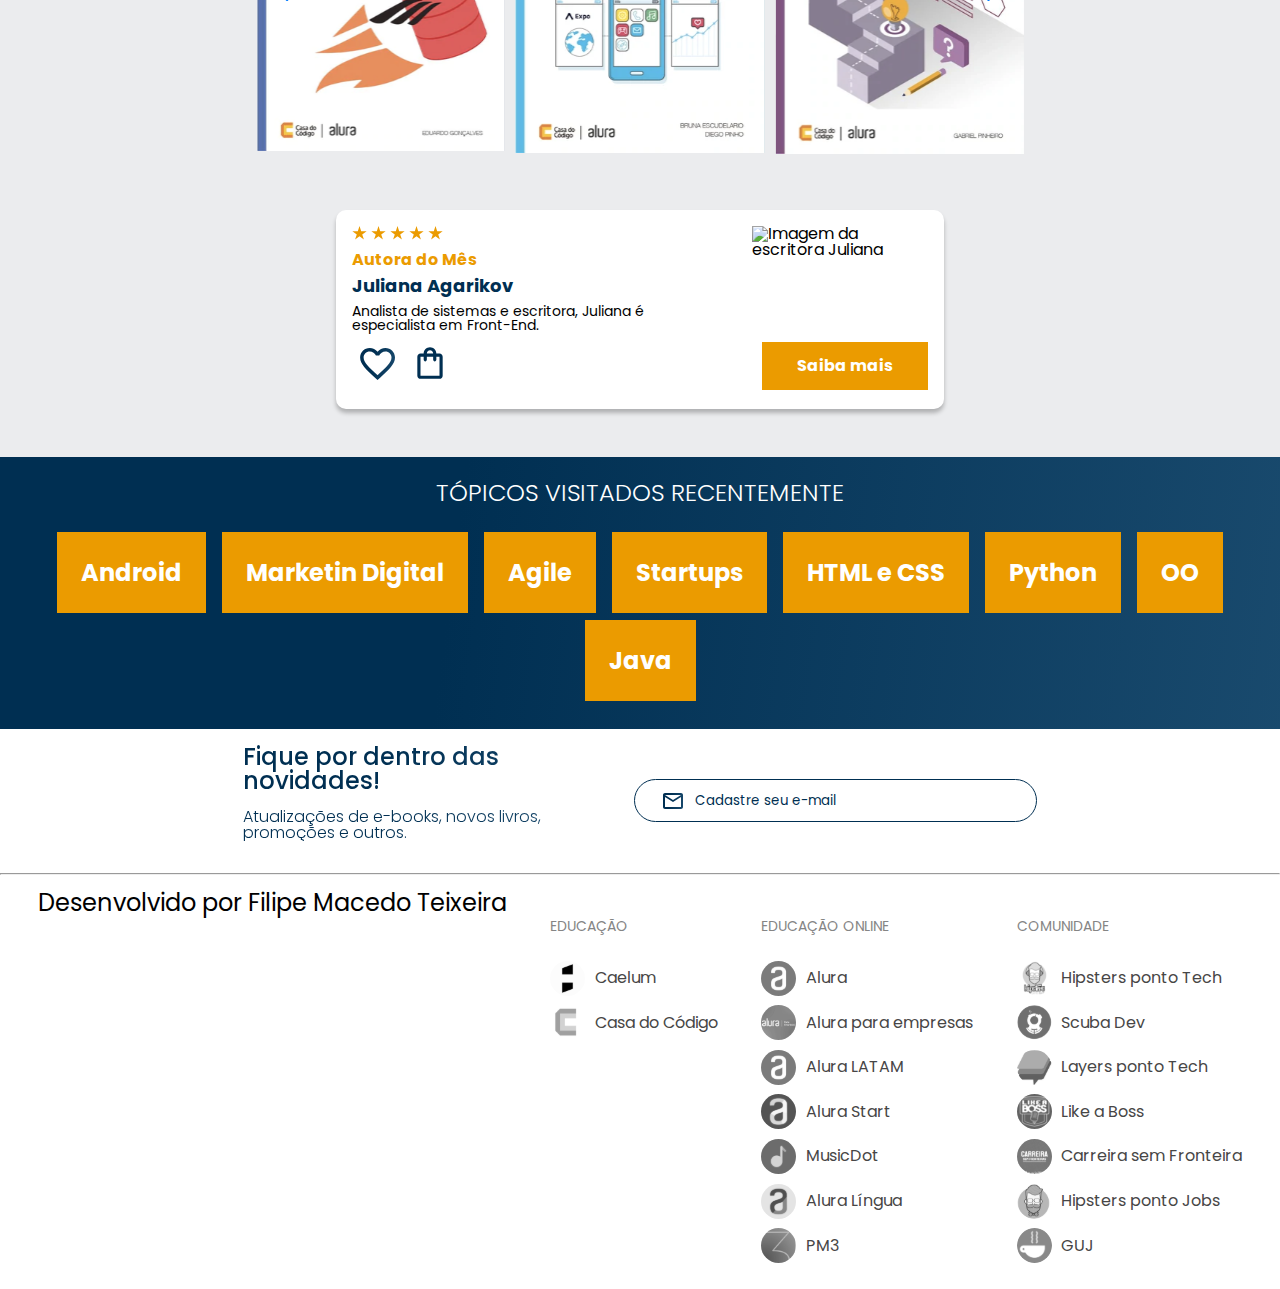
==== commit fce224c5: "Update index.html" ====
--- a/index.html
+++ b/index.html
@@ -232,7 +232,7 @@
     <hr />
 
     <footer class="rodapé">
-        <h2 class="rodapé__titulo">Grupo Alura</h2>
+        <h2 class="rodapé__titulo">Desenvolvido por Filipe Macedo Teixeira</h2>
         <ul class="lista-rodapé">
             <li class="lista-rodapé__titulo">Educação</li>
             <li class="lista-rodapé__item">
@@ -323,4 +323,4 @@
     </script>
 </body>
 
-</html>+</html>
